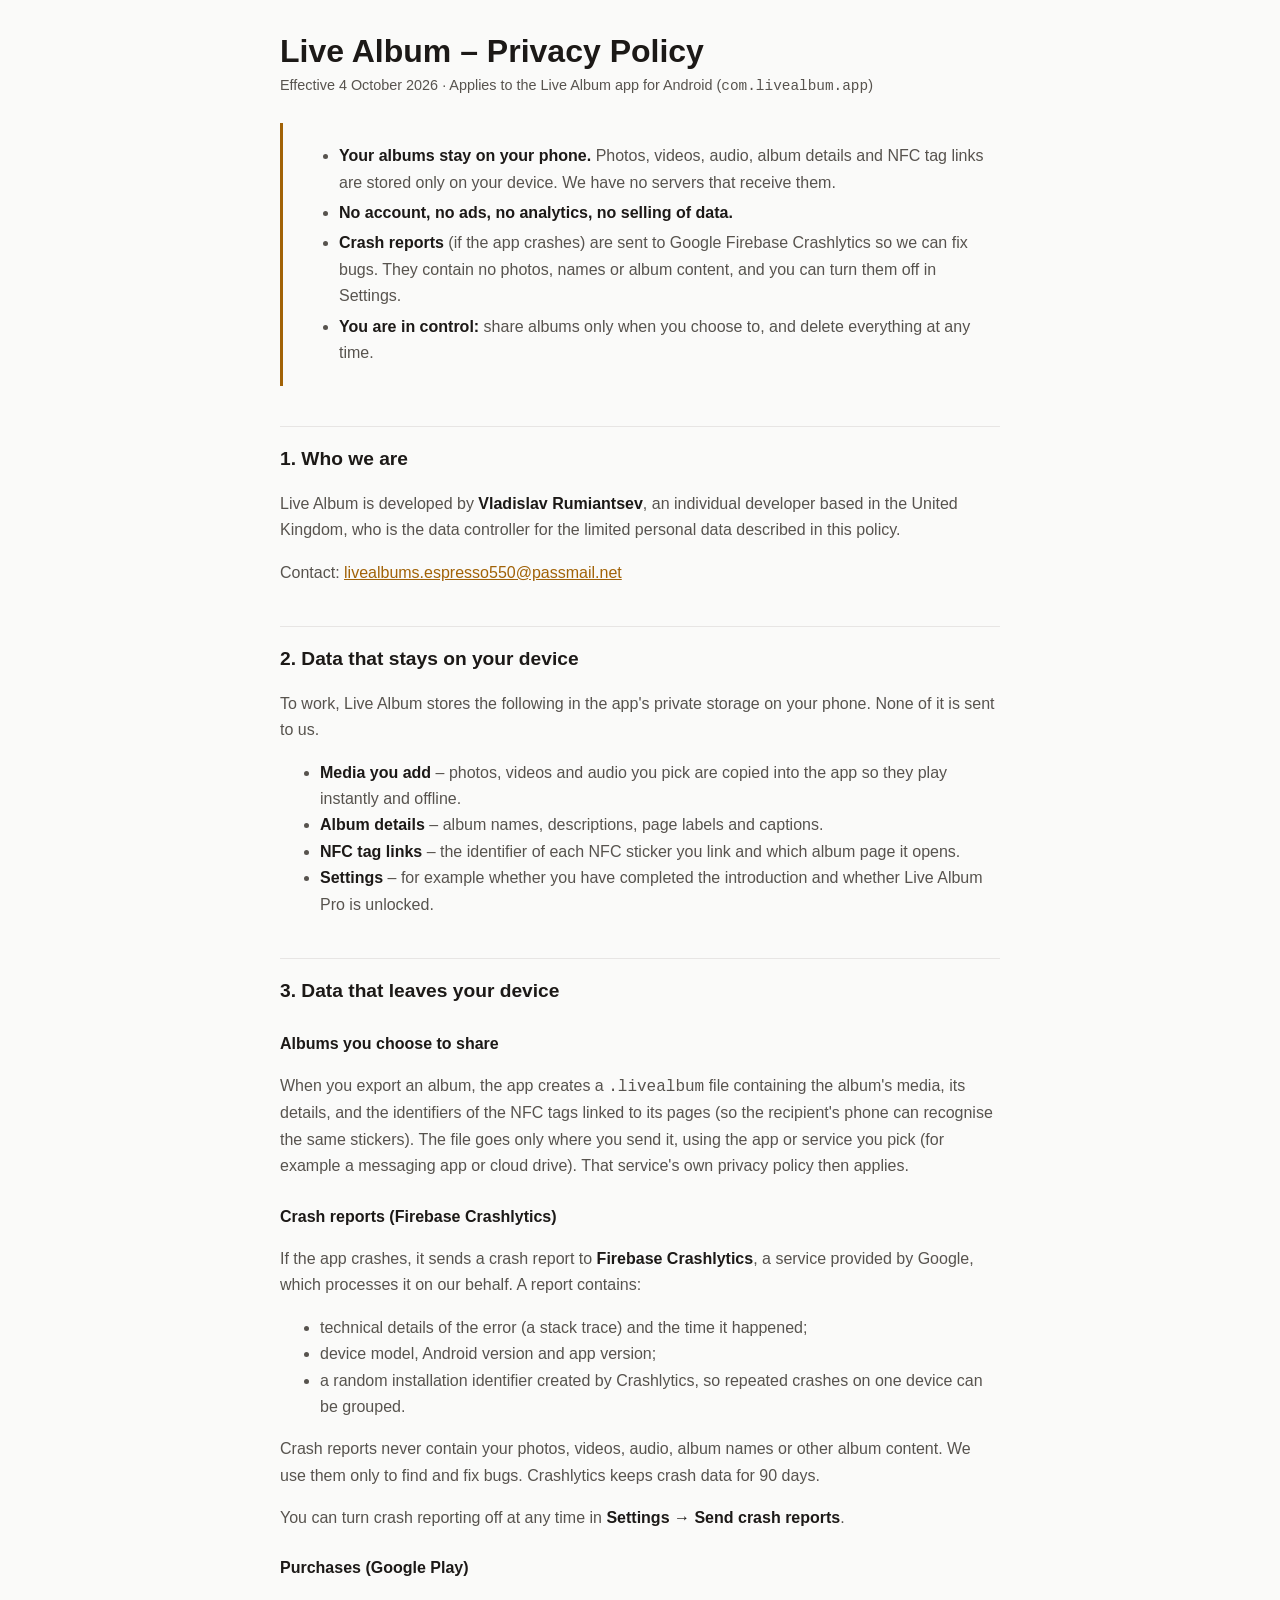
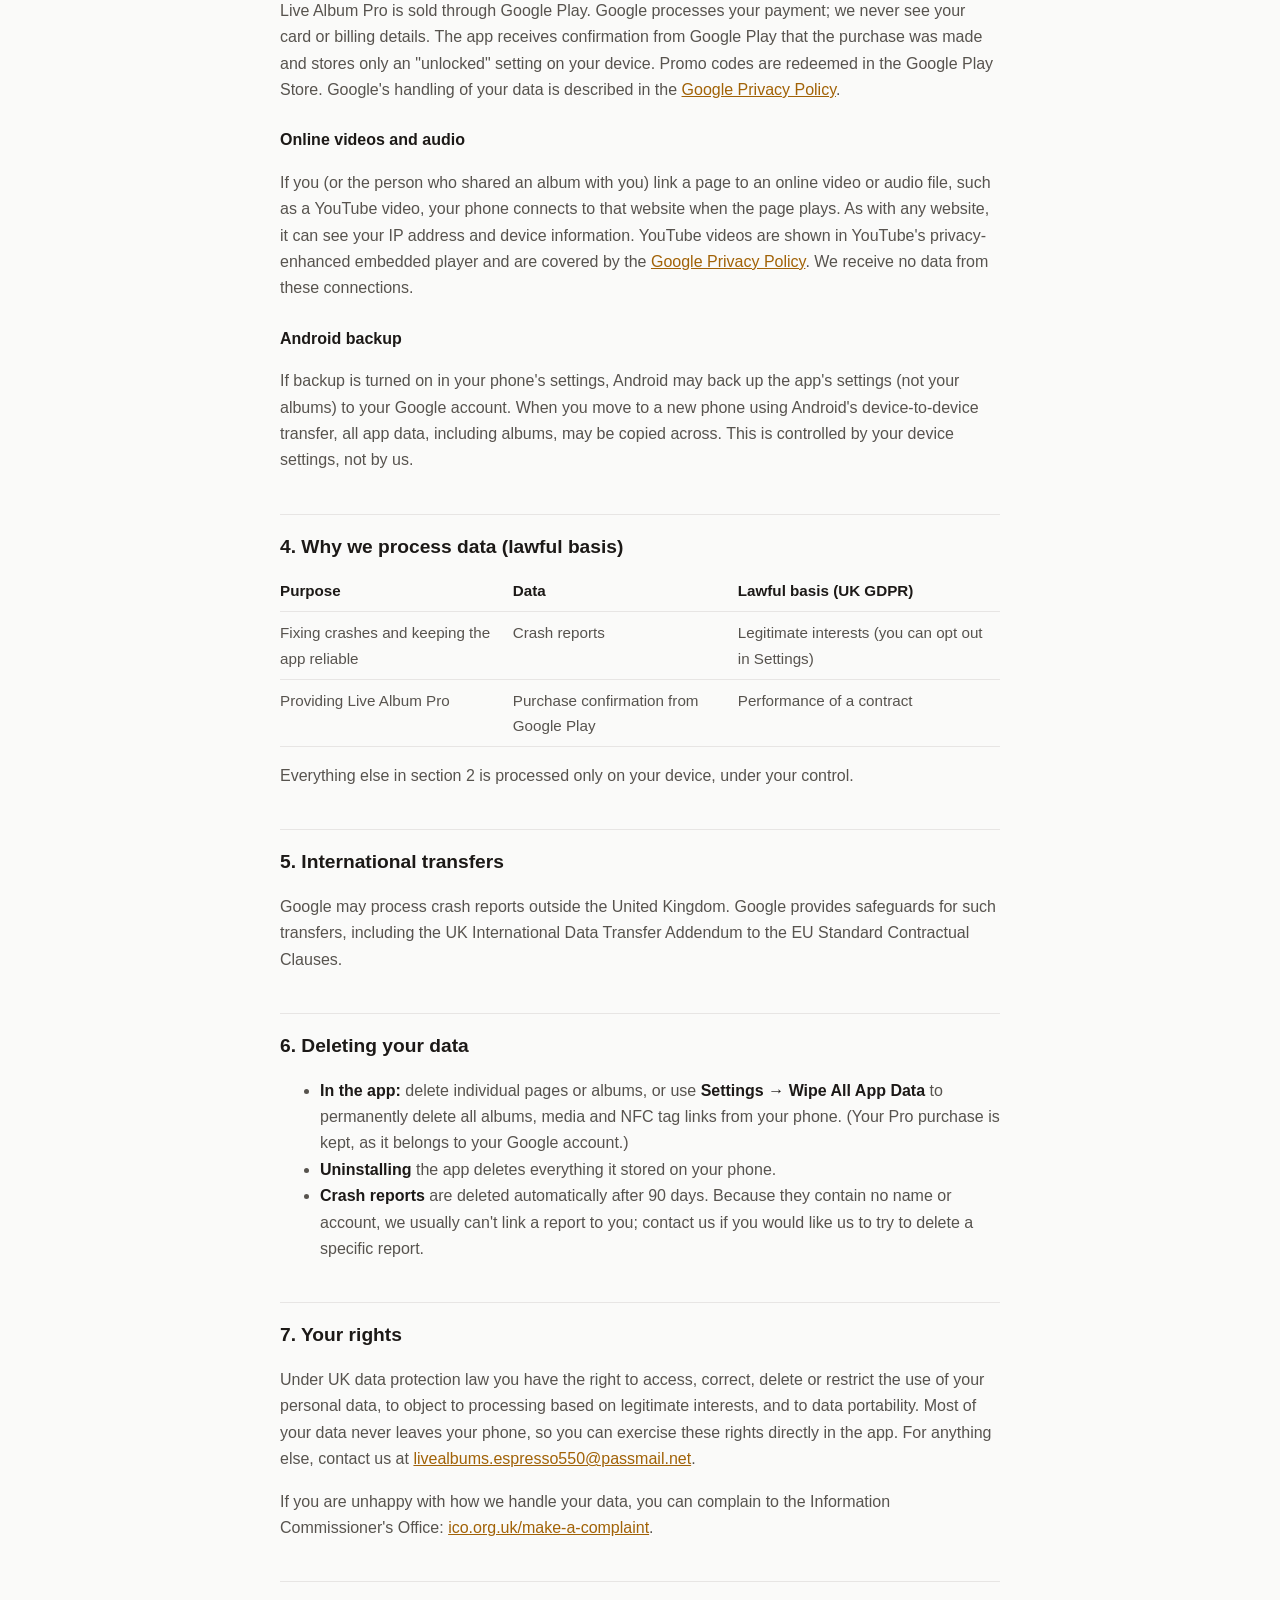
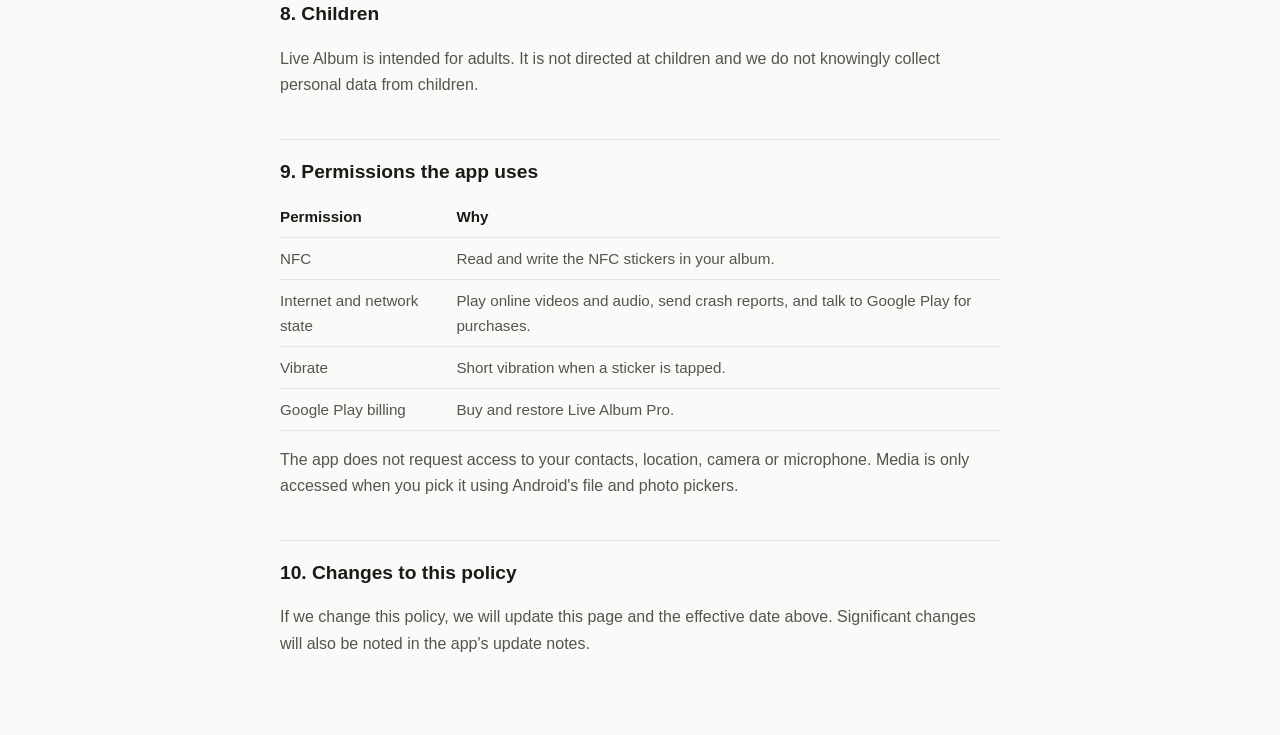
==== index.html @ e0aea671 "Add Live Album privacy policy Co-Authored-By: Claude Opus 5.5 <noreply@anthropic.com> Claude-Session" ====
<!DOCTYPE html>
<html lang="en-GB">
<head>
<meta charset="UTF-8">
<meta name="viewport" content="width=device-width, initial-scale=1.0">
<title>Live Album – Privacy Policy</title>
<meta name="description" content="Privacy policy for the Live Album Android app.">
<style>
  :root {
    --bg: #fafaf9; --fg: #1c1917; --muted: #57534e; --rule: #e7e5e4; --accent: #a16207;
  }
  @media (prefers-color-scheme: dark) {
    :root { --bg: #0c0a09; --fg: #f5f5f4; --muted: #a8a29e; --rule: #292524; --accent: #d4af37; }
  }
  * { box-sizing: border-box; }
  body {
    margin: 0; background: var(--bg); color: var(--fg);
    font: 16px/1.65 -apple-system, BlinkMacSystemFont, "Segoe UI", Roboto, Helvetica, Arial, sans-serif;
    padding: 32px 16px 64px;
  }
  main { max-width: 720px; margin: 0 auto; }
  h1 { font-size: 2rem; line-height: 1.2; margin: 0 0 4px; }
  h2 { font-size: 1.2rem; margin: 40px 0 8px; padding-top: 16px; border-top: 1px solid var(--rule); }
  h3 { font-size: 1rem; margin: 24px 0 4px; }
  p, li { color: var(--muted); }
  strong { color: var(--fg); }
  a { color: var(--accent); }
  .meta { color: var(--muted); font-size: .9rem; margin: 0 0 24px; }
  .summary { border-left: 3px solid var(--accent); padding: 4px 0 4px 16px; margin: 24px 0; }
  .summary li { margin: 4px 0; }
  .table-wrap { overflow-x: auto; }
  table { border-collapse: collapse; width: 100%; font-size: .95rem; }
  th, td { text-align: left; vertical-align: top; padding: 8px 12px 8px 0; border-bottom: 1px solid var(--rule); }
  th { color: var(--fg); }
  td { color: var(--muted); }
</style>
</head>
<body>
<main>

<h1>Live Album – Privacy Policy</h1>
<p class="meta">Effective 4 October 2026 · Applies to the Live Album app for Android (<code>com.livealbum.app</code>)</p>

<div class="summary">
  <ul>
    <li><strong>Your albums stay on your phone.</strong> Photos, videos, audio, album details and NFC tag links are stored only on your device. We have no servers that receive them.</li>
    <li><strong>No account, no ads, no analytics, no selling of data.</strong></li>
    <li><strong>Crash reports</strong> (if the app crashes) are sent to Google Firebase Crashlytics so we can fix bugs. They contain no photos, names or album content, and you can turn them off in Settings.</li>
    <li><strong>You are in control:</strong> share albums only when you choose to, and delete everything at any time.</li>
  </ul>
</div>

<h2>1. Who we are</h2>
<p>Live Album is developed by <strong>Vladislav Rumiantsev</strong>, an individual developer based in the United Kingdom, who is the data controller for the limited personal data described in this policy.</p>
<p>Contact: <a href="mailto:livealbums.espresso550@passmail.net">livealbums.espresso550@passmail.net</a></p>

<h2>2. Data that stays on your device</h2>
<p>To work, Live Album stores the following in the app's private storage on your phone. None of it is sent to us.</p>
<ul>
  <li><strong>Media you add</strong> – photos, videos and audio you pick are copied into the app so they play instantly and offline.</li>
  <li><strong>Album details</strong> – album names, descriptions, page labels and captions.</li>
  <li><strong>NFC tag links</strong> – the identifier of each NFC sticker you link and which album page it opens.</li>
  <li><strong>Settings</strong> – for example whether you have completed the introduction and whether Live Album Pro is unlocked.</li>
</ul>

<h2>3. Data that leaves your device</h2>

<h3>Albums you choose to share</h3>
<p>When you export an album, the app creates a <code>.livealbum</code> file containing the album's media, its details, and the identifiers of the NFC tags linked to its pages (so the recipient's phone can recognise the same stickers). The file goes only where you send it, using the app or service you pick (for example a messaging app or cloud drive). That service's own privacy policy then applies.</p>

<h3>Crash reports (Firebase Crashlytics)</h3>
<p>If the app crashes, it sends a crash report to <strong>Firebase Crashlytics</strong>, a service provided by Google, which processes it on our behalf. A report contains:</p>
<ul>
  <li>technical details of the error (a stack trace) and the time it happened;</li>
  <li>device model, Android version and app version;</li>
  <li>a random installation identifier created by Crashlytics, so repeated crashes on one device can be grouped.</li>
</ul>
<p>Crash reports never contain your photos, videos, audio, album names or other album content. We use them only to find and fix bugs. Crashlytics keeps crash data for 90 days.</p>
<p>You can turn crash reporting off at any time in <strong>Settings → Send crash reports</strong>.</p>

<h3>Purchases (Google Play)</h3>
<p>Live Album Pro is sold through Google Play. Google processes your payment; we never see your card or billing details. The app receives confirmation from Google Play that the purchase was made and stores only an "unlocked" setting on your device. Promo codes are redeemed in the Google Play Store. Google's handling of your data is described in the <a href="https://policies.google.com/privacy">Google Privacy Policy</a>.</p>

<h3>Online videos and audio</h3>
<p>If you (or the person who shared an album with you) link a page to an online video or audio file, such as a YouTube video, your phone connects to that website when the page plays. As with any website, it can see your IP address and device information. YouTube videos are shown in YouTube's privacy-enhanced embedded player and are covered by the <a href="https://policies.google.com/privacy">Google Privacy Policy</a>. We receive no data from these connections.</p>

<h3>Android backup</h3>
<p>If backup is turned on in your phone's settings, Android may back up the app's settings (not your albums) to your Google account. When you move to a new phone using Android's device-to-device transfer, all app data, including albums, may be copied across. This is controlled by your device settings, not by us.</p>

<h2>4. Why we process data (lawful basis)</h2>
<div class="table-wrap">
<table>
  <tr><th>Purpose</th><th>Data</th><th>Lawful basis (UK GDPR)</th></tr>
  <tr><td>Fixing crashes and keeping the app reliable</td><td>Crash reports</td><td>Legitimate interests (you can opt out in Settings)</td></tr>
  <tr><td>Providing Live Album Pro</td><td>Purchase confirmation from Google Play</td><td>Performance of a contract</td></tr>
</table>
</div>
<p>Everything else in section 2 is processed only on your device, under your control.</p>

<h2>5. International transfers</h2>
<p>Google may process crash reports outside the United Kingdom. Google provides safeguards for such transfers, including the UK International Data Transfer Addendum to the EU Standard Contractual Clauses.</p>

<h2>6. Deleting your data</h2>
<ul>
  <li><strong>In the app:</strong> delete individual pages or albums, or use <strong>Settings → Wipe All App Data</strong> to permanently delete all albums, media and NFC tag links from your phone. (Your Pro purchase is kept, as it belongs to your Google account.)</li>
  <li><strong>Uninstalling</strong> the app deletes everything it stored on your phone.</li>
  <li><strong>Crash reports</strong> are deleted automatically after 90 days. Because they contain no name or account, we usually can't link a report to you; contact us if you would like us to try to delete a specific report.</li>
</ul>

<h2>7. Your rights</h2>
<p>Under UK data protection law you have the right to access, correct, delete or restrict the use of your personal data, to object to processing based on legitimate interests, and to data portability. Most of your data never leaves your phone, so you can exercise these rights directly in the app. For anything else, contact us at <a href="mailto:livealbums.espresso550@passmail.net">livealbums.espresso550@passmail.net</a>.</p>
<p>If you are unhappy with how we handle your data, you can complain to the Information Commissioner's Office: <a href="https://ico.org.uk/make-a-complaint/">ico.org.uk/make-a-complaint</a>.</p>

<h2>8. Children</h2>
<p>Live Album is intended for adults. It is not directed at children and we do not knowingly collect personal data from children.</p>

<h2>9. Permissions the app uses</h2>
<div class="table-wrap">
<table>
  <tr><th>Permission</th><th>Why</th></tr>
  <tr><td>NFC</td><td>Read and write the NFC stickers in your album.</td></tr>
  <tr><td>Internet and network state</td><td>Play online videos and audio, send crash reports, and talk to Google Play for purchases.</td></tr>
  <tr><td>Vibrate</td><td>Short vibration when a sticker is tapped.</td></tr>
  <tr><td>Google Play billing</td><td>Buy and restore Live Album Pro.</td></tr>
</table>
</div>
<p>The app does not request access to your contacts, location, camera or microphone. Media is only accessed when you pick it using Android's file and photo pickers.</p>

<h2>10. Changes to this policy</h2>
<p>If we change this policy, we will update this page and the effective date above. Significant changes will also be noted in the app's update notes.</p>

</main>
</body>
</html>
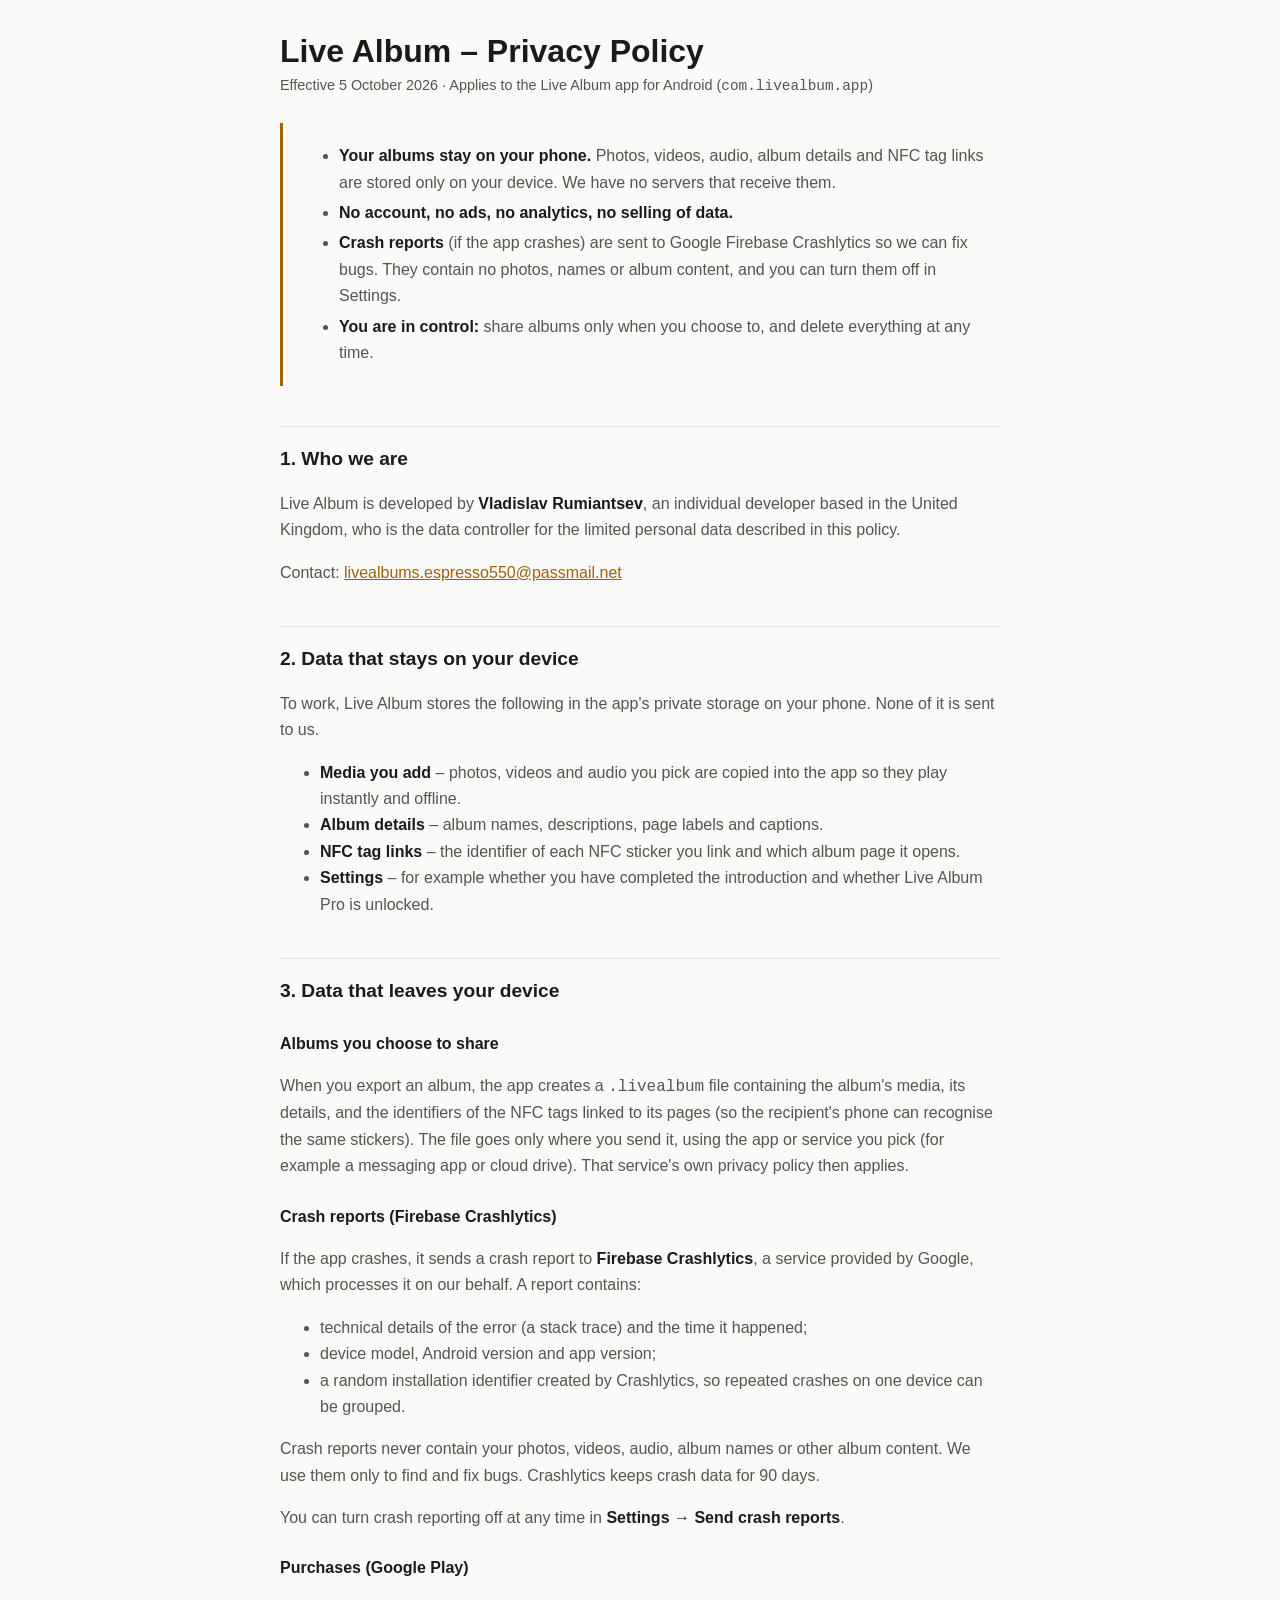
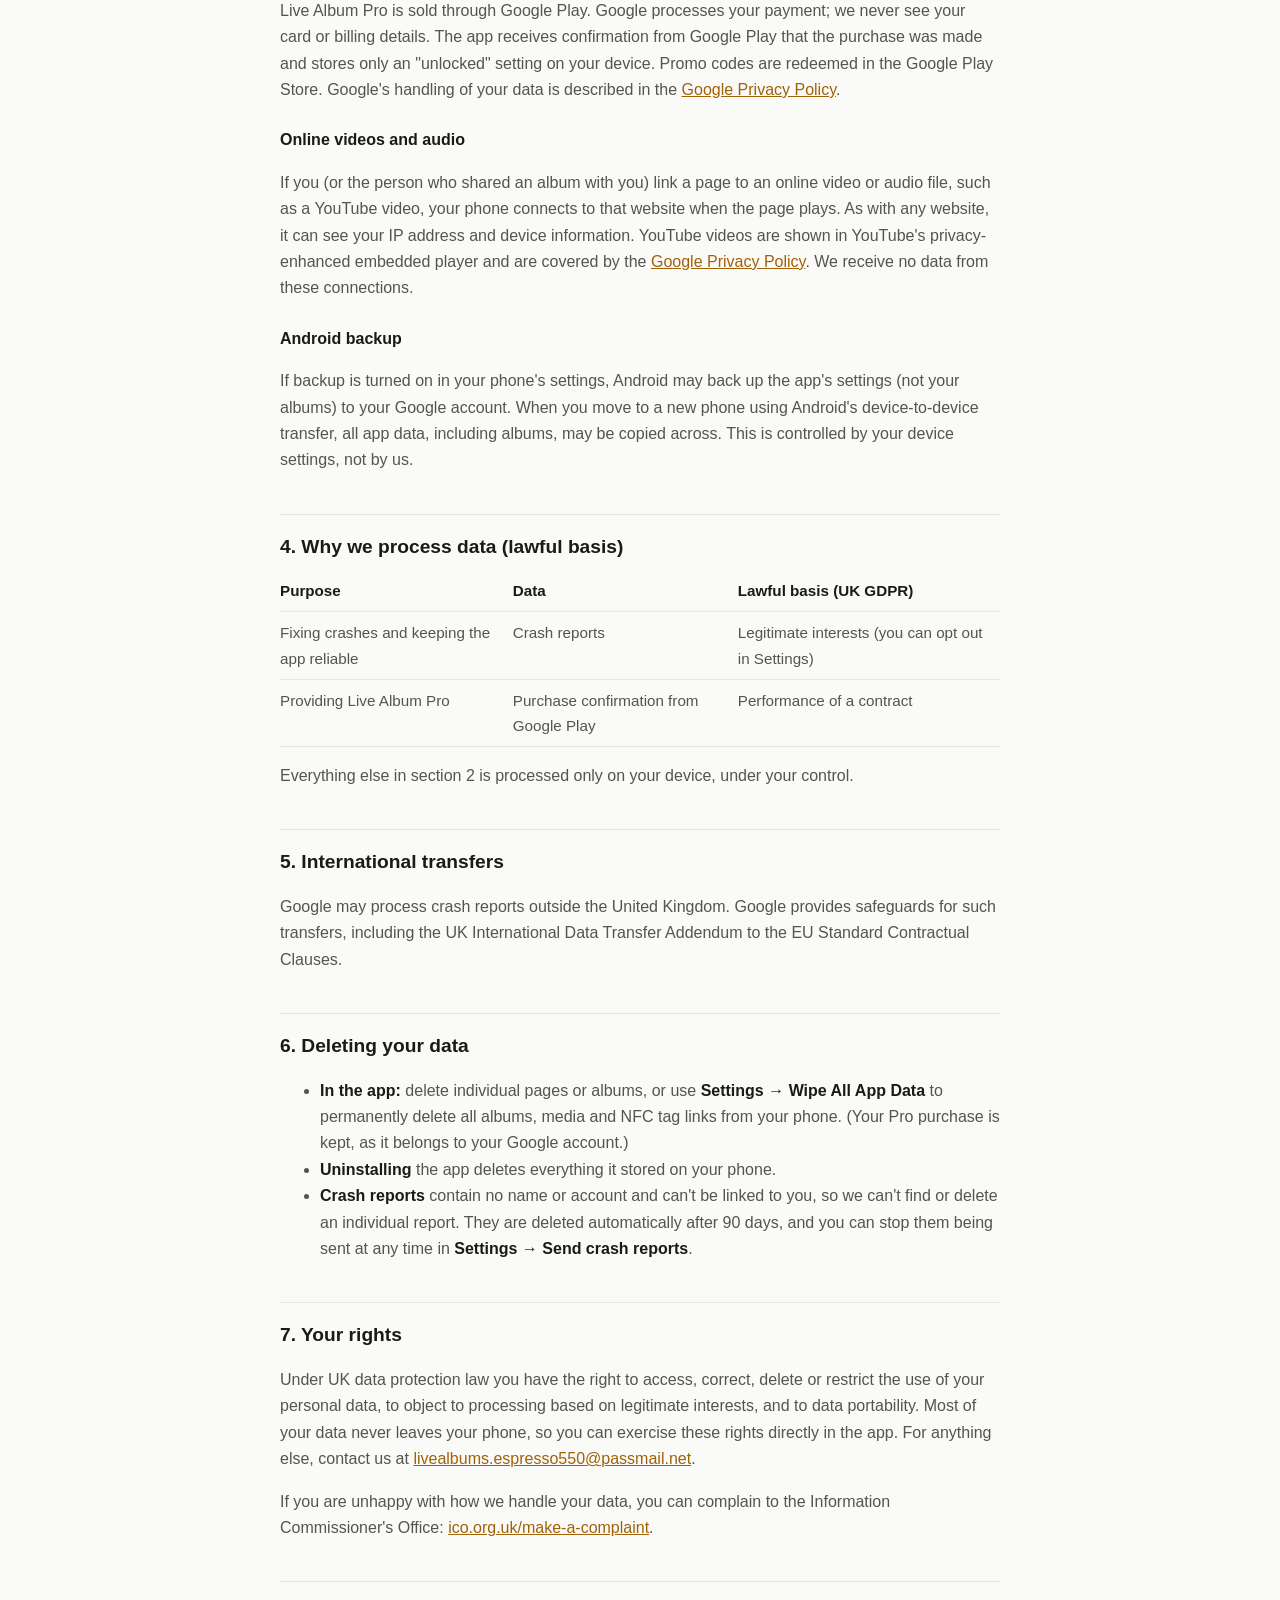
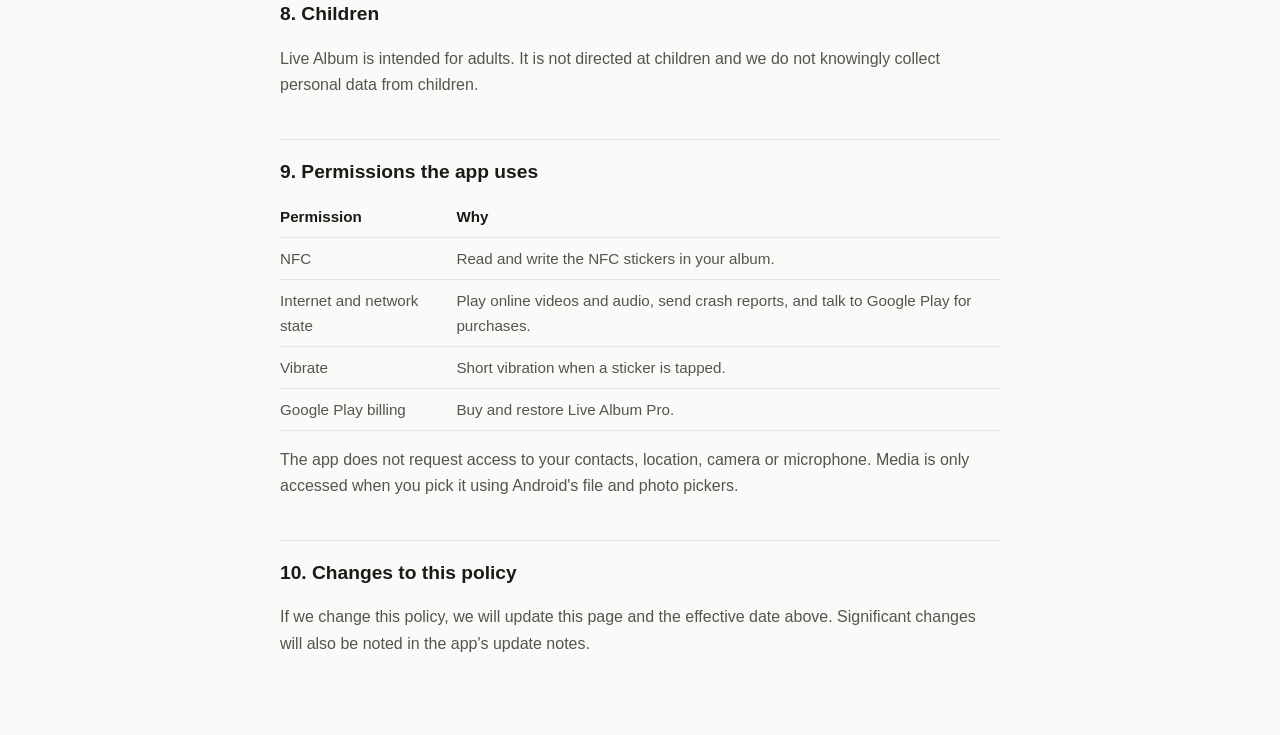
==== commit 841d3fc7: "Clarify crash report deletion Co-Authored-By: Claude Opus 5.5 <noreply@anthropic.com> Claude-Session" ====
--- a/index.html
+++ b/index.html
@@ -39,7 +39,7 @@
 <main>
 
 <h1>Live Album – Privacy Policy</h1>
-<p class="meta">Effective 4 October 2026 · Applies to the Live Album app for Android (<code>com.livealbum.app</code>)</p>
+<p class="meta">Effective 5 October 2026 · Applies to the Live Album app for Android (<code>com.livealbum.app</code>)</p>
 
 <div class="summary">
   <ul>
@@ -104,7 +104,7 @@
 <ul>
   <li><strong>In the app:</strong> delete individual pages or albums, or use <strong>Settings → Wipe All App Data</strong> to permanently delete all albums, media and NFC tag links from your phone. (Your Pro purchase is kept, as it belongs to your Google account.)</li>
   <li><strong>Uninstalling</strong> the app deletes everything it stored on your phone.</li>
-  <li><strong>Crash reports</strong> are deleted automatically after 90 days. Because they contain no name or account, we usually can't link a report to you; contact us if you would like us to try to delete a specific report.</li>
+  <li><strong>Crash reports</strong> contain no name or account and can't be linked to you, so we can't find or delete an individual report. They are deleted automatically after 90 days, and you can stop them being sent at any time in <strong>Settings → Send crash reports</strong>.</li>
 </ul>
 
 <h2>7. Your rights</h2>
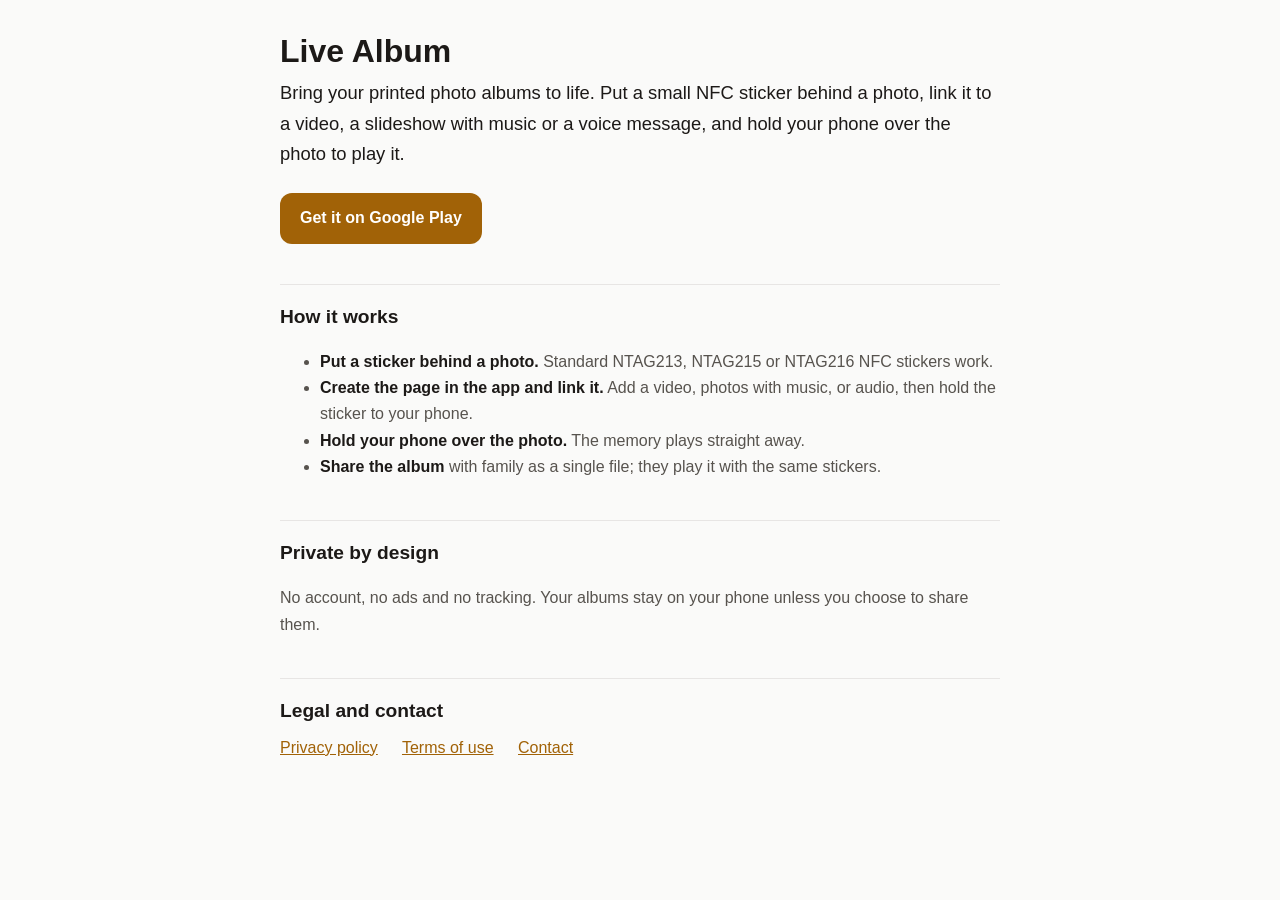
==== commit 7ce30368: "Update policy and terms hosting" ====
--- a/index.html
+++ b/index.html
@@ -3,8 +3,8 @@
 <head>
 <meta charset="UTF-8">
 <meta name="viewport" content="width=device-width, initial-scale=1.0">
-<title>Live Album – Privacy Policy</title>
-<meta name="description" content="Privacy policy for the Live Album Android app.">
+<title>Live Album</title>
+<meta name="description" content="Live Album: bring printed photo albums to life with NFC stickers. Android app.">
 <style>
   :root {
     --bg: #fafaf9; --fg: #1c1917; --muted: #57534e; --rule: #e7e5e4; --accent: #a16207;
@@ -33,101 +33,36 @@
   th, td { text-align: left; vertical-align: top; padding: 8px 12px 8px 0; border-bottom: 1px solid var(--rule); }
   th { color: var(--fg); }
   td { color: var(--muted); }
+  .lead { font-size: 1.15rem; color: var(--fg); margin: 8px 0 24px; }
+  .play { display: inline-block; background: var(--accent); color: #fff; text-decoration: none; padding: 12px 20px; border-radius: 12px; font-weight: 600; }
+  nav a { margin-right: 20px; }
 </style>
 </head>
 <body>
 <main>
 
-<h1>Live Album – Privacy Policy</h1>
-<p class="meta">Effective 5 October 2026 · Applies to the Live Album app for Android (<code>com.livealbum.app</code>)</p>
+<h1>Live Album</h1>
+<p class="lead">Bring your printed photo albums to life. Put a small NFC sticker behind a photo, link it to a video, a slideshow with music or a voice message, and hold your phone over the photo to play it.</p>
 
-<div class="summary">
-  <ul>
-    <li><strong>Your albums stay on your phone.</strong> Photos, videos, audio, album details and NFC tag links are stored only on your device. We have no servers that receive them.</li>
-    <li><strong>No account, no ads, no analytics, no selling of data.</strong></li>
-    <li><strong>Crash reports</strong> (if the app crashes) are sent to Google Firebase Crashlytics so we can fix bugs. They contain no photos, names or album content, and you can turn them off in Settings.</li>
-    <li><strong>You are in control:</strong> share albums only when you choose to, and delete everything at any time.</li>
-  </ul>
-</div>
+<p><a class="play" href="https://play.google.com/store/apps/details?id=com.livealbum.app">Get it on Google Play</a></p>
 
-<h2>1. Who we are</h2>
-<p>Live Album is developed by <strong>Vladislav Rumiantsev</strong>, an individual developer based in the United Kingdom, who is the data controller for the limited personal data described in this policy.</p>
-<p>Contact: <a href="mailto:livealbums.espresso550@passmail.net">livealbums.espresso550@passmail.net</a></p>
-
-<h2>2. Data that stays on your device</h2>
-<p>To work, Live Album stores the following in the app's private storage on your phone. None of it is sent to us.</p>
+<h2>How it works</h2>
 <ul>
-  <li><strong>Media you add</strong> – photos, videos and audio you pick are copied into the app so they play instantly and offline.</li>
-  <li><strong>Album details</strong> – album names, descriptions, page labels and captions.</li>
-  <li><strong>NFC tag links</strong> – the identifier of each NFC sticker you link and which album page it opens.</li>
-  <li><strong>Settings</strong> – for example whether you have completed the introduction and whether Live Album Pro is unlocked.</li>
+  <li><strong>Put a sticker behind a photo.</strong> Standard NTAG213, NTAG215 or NTAG216 NFC stickers work.</li>
+  <li><strong>Create the page in the app and link it.</strong> Add a video, photos with music, or audio, then hold the sticker to your phone.</li>
+  <li><strong>Hold your phone over the photo.</strong> The memory plays straight away.</li>
+  <li><strong>Share the album</strong> with family as a single file; they play it with the same stickers.</li>
 </ul>
 
-<h2>3. Data that leaves your device</h2>
+<h2>Private by design</h2>
+<p>No account, no ads and no tracking. Your albums stay on your phone unless you choose to share them.</p>
 
-<h3>Albums you choose to share</h3>
-<p>When you export an album, the app creates a <code>.livealbum</code> file containing the album's media, its details, and the identifiers of the NFC tags linked to its pages (so the recipient's phone can recognise the same stickers). The file goes only where you send it, using the app or service you pick (for example a messaging app or cloud drive). That service's own privacy policy then applies.</p>
-
-<h3>Crash reports (Firebase Crashlytics)</h3>
-<p>If the app crashes, it sends a crash report to <strong>Firebase Crashlytics</strong>, a service provided by Google, which processes it on our behalf. A report contains:</p>
-<ul>
-  <li>technical details of the error (a stack trace) and the time it happened;</li>
-  <li>device model, Android version and app version;</li>
-  <li>a random installation identifier created by Crashlytics, so repeated crashes on one device can be grouped.</li>
-</ul>
-<p>Crash reports never contain your photos, videos, audio, album names or other album content. We use them only to find and fix bugs. Crashlytics keeps crash data for 90 days.</p>
-<p>You can turn crash reporting off at any time in <strong>Settings → Send crash reports</strong>.</p>
-
-<h3>Purchases (Google Play)</h3>
-<p>Live Album Pro is sold through Google Play. Google processes your payment; we never see your card or billing details. The app receives confirmation from Google Play that the purchase was made and stores only an "unlocked" setting on your device. Promo codes are redeemed in the Google Play Store. Google's handling of your data is described in the <a href="https://policies.google.com/privacy">Google Privacy Policy</a>.</p>
-
-<h3>Online videos and audio</h3>
-<p>If you (or the person who shared an album with you) link a page to an online video or audio file, such as a YouTube video, your phone connects to that website when the page plays. As with any website, it can see your IP address and device information. YouTube videos are shown in YouTube's privacy-enhanced embedded player and are covered by the <a href="https://policies.google.com/privacy">Google Privacy Policy</a>. We receive no data from these connections.</p>
-
-<h3>Android backup</h3>
-<p>If backup is turned on in your phone's settings, Android may back up the app's settings (not your albums) to your Google account. When you move to a new phone using Android's device-to-device transfer, all app data, including albums, may be copied across. This is controlled by your device settings, not by us.</p>
-
-<h2>4. Why we process data (lawful basis)</h2>
-<div class="table-wrap">
-<table>
-  <tr><th>Purpose</th><th>Data</th><th>Lawful basis (UK GDPR)</th></tr>
-  <tr><td>Fixing crashes and keeping the app reliable</td><td>Crash reports</td><td>Legitimate interests (you can opt out in Settings)</td></tr>
-  <tr><td>Providing Live Album Pro</td><td>Purchase confirmation from Google Play</td><td>Performance of a contract</td></tr>
-</table>
-</div>
-<p>Everything else in section 2 is processed only on your device, under your control.</p>
-
-<h2>5. International transfers</h2>
-<p>Google may process crash reports outside the United Kingdom. Google provides safeguards for such transfers, including the UK International Data Transfer Addendum to the EU Standard Contractual Clauses.</p>
-
-<h2>6. Deleting your data</h2>
-<ul>
-  <li><strong>In the app:</strong> delete individual pages or albums, or use <strong>Settings → Wipe All App Data</strong> to permanently delete all albums, media and NFC tag links from your phone. (Your Pro purchase is kept, as it belongs to your Google account.)</li>
-  <li><strong>Uninstalling</strong> the app deletes everything it stored on your phone.</li>
-  <li><strong>Crash reports</strong> contain no name or account and can't be linked to you, so we can't find or delete an individual report. They are deleted automatically after 90 days, and you can stop them being sent at any time in <strong>Settings → Send crash reports</strong>.</li>
-</ul>
-
-<h2>7. Your rights</h2>
-<p>Under UK data protection law you have the right to access, correct, delete or restrict the use of your personal data, to object to processing based on legitimate interests, and to data portability. Most of your data never leaves your phone, so you can exercise these rights directly in the app. For anything else, contact us at <a href="mailto:livealbums.espresso550@passmail.net">livealbums.espresso550@passmail.net</a>.</p>
-<p>If you are unhappy with how we handle your data, you can complain to the Information Commissioner's Office: <a href="https://ico.org.uk/make-a-complaint/">ico.org.uk/make-a-complaint</a>.</p>
-
-<h2>8. Children</h2>
-<p>Live Album is intended for adults. It is not directed at children and we do not knowingly collect personal data from children.</p>
-
-<h2>9. Permissions the app uses</h2>
-<div class="table-wrap">
-<table>
-  <tr><th>Permission</th><th>Why</th></tr>
-  <tr><td>NFC</td><td>Read and write the NFC stickers in your album.</td></tr>
-  <tr><td>Internet and network state</td><td>Play online videos and audio, send crash reports, and talk to Google Play for purchases.</td></tr>
-  <tr><td>Vibrate</td><td>Short vibration when a sticker is tapped.</td></tr>
-  <tr><td>Google Play billing</td><td>Buy and restore Live Album Pro.</td></tr>
-</table>
-</div>
-<p>The app does not request access to your contacts, location, camera or microphone. Media is only accessed when you pick it using Android's file and photo pickers.</p>
-
-<h2>10. Changes to this policy</h2>
-<p>If we change this policy, we will update this page and the effective date above. Significant changes will also be noted in the app's update notes.</p>
+<h2>Legal and contact</h2>
+<nav>
+  <a href="privacy-policy.html">Privacy policy</a>
+  <a href="terms.html">Terms of use</a>
+  <a href="mailto:livealbums.espresso550@passmail.net">Contact</a>
+</nav>
 
 </main>
 </body>
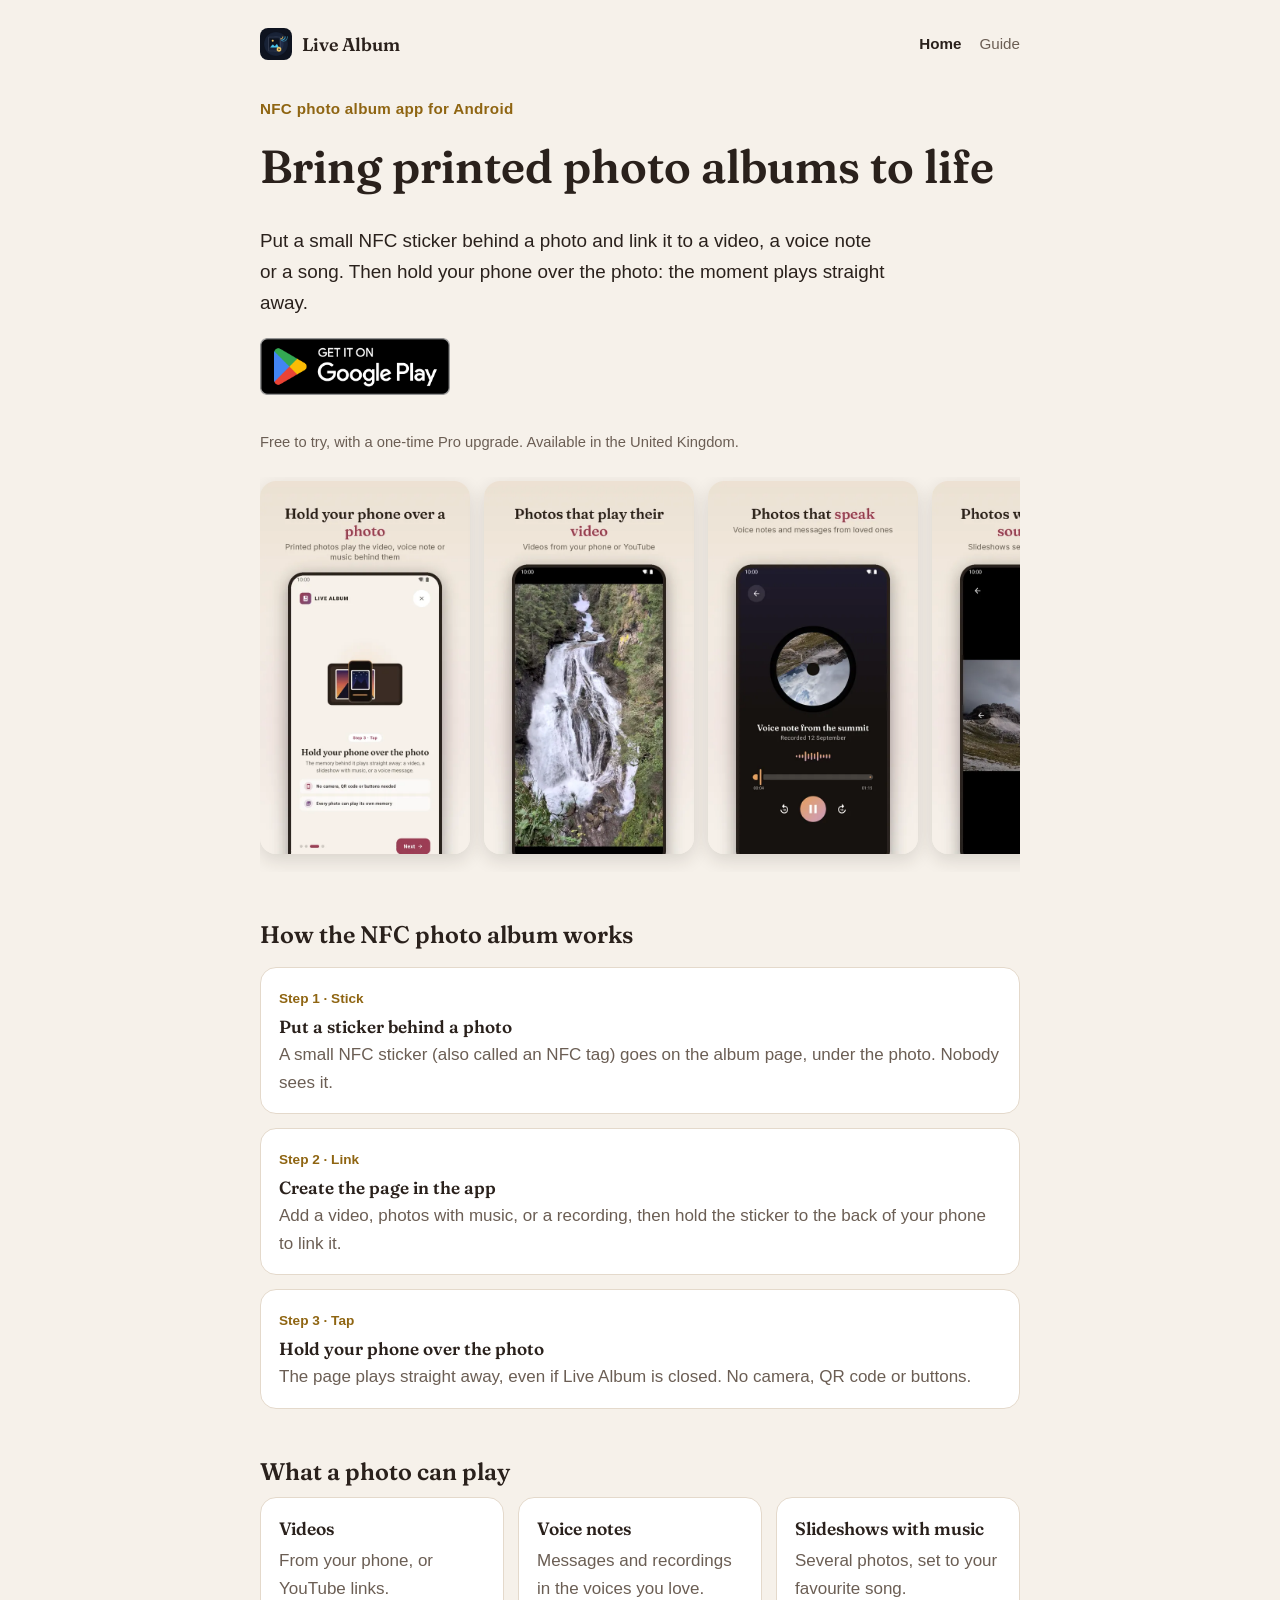
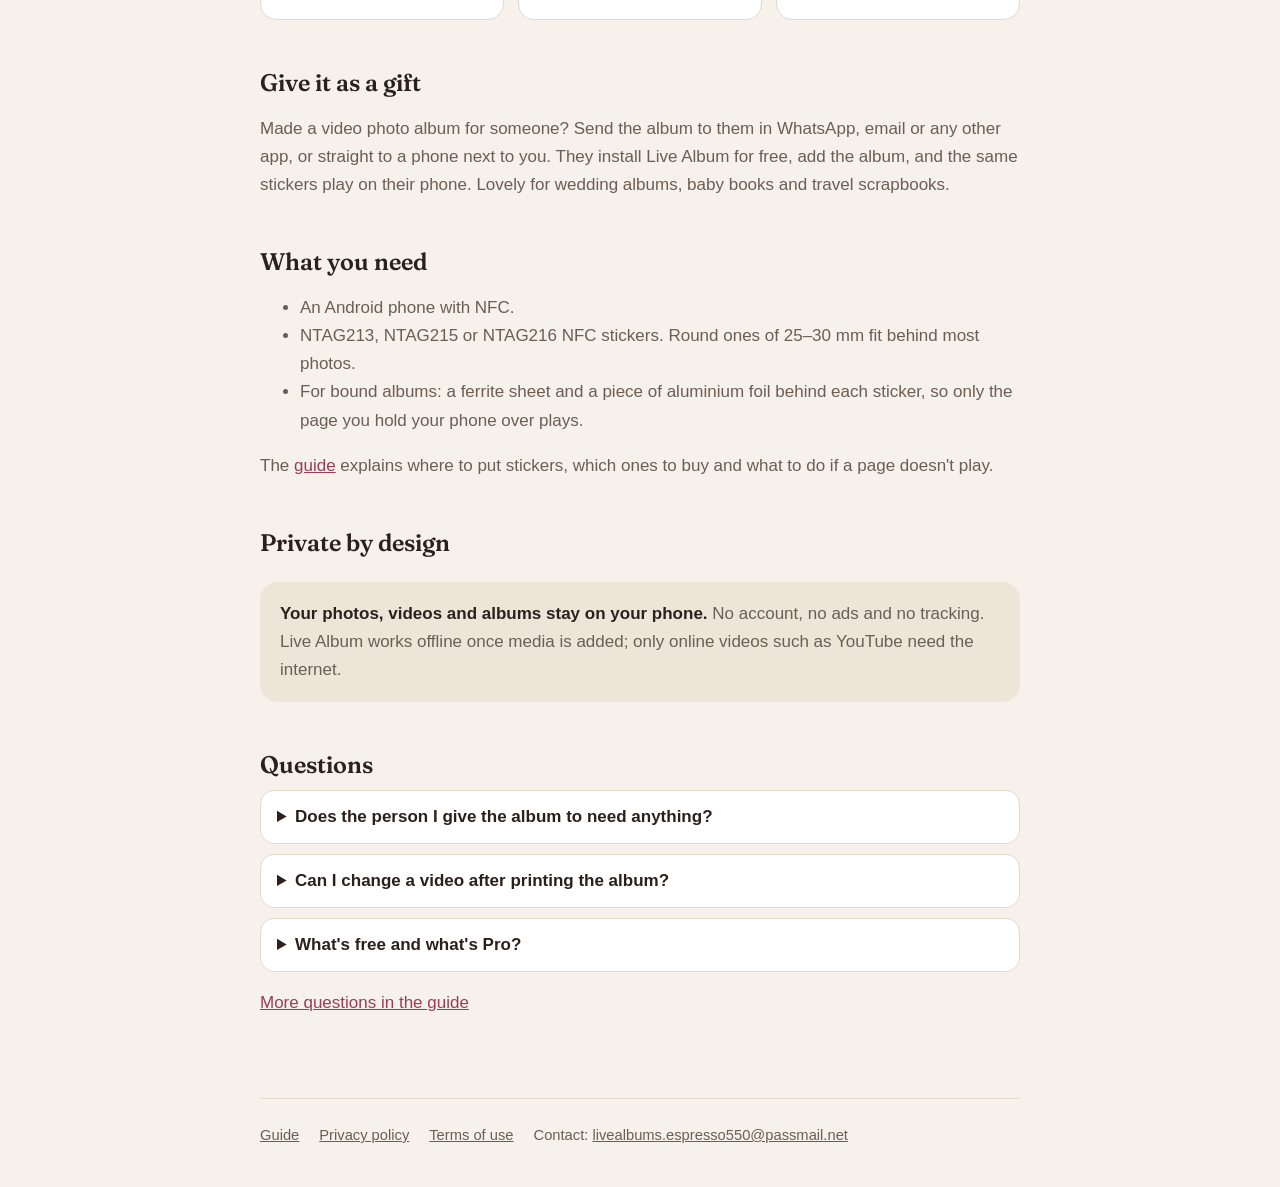
==== commit de8446ec: "New site: Linen look, guide page, search basics (sitemap, robots, structured data) Co-Authored-By: C" ====
--- a/index.html
+++ b/index.html
@@ -3,67 +3,111 @@
 <head>
 <meta charset="UTF-8">
 <meta name="viewport" content="width=device-width, initial-scale=1.0">
-<title>Live Album</title>
-<meta name="description" content="Live Album: bring printed photo albums to life with NFC stickers. Android app.">
-<style>
-  :root {
-    --bg: #fafaf9; --fg: #1c1917; --muted: #57534e; --rule: #e7e5e4; --accent: #a16207;
-  }
-  @media (prefers-color-scheme: dark) {
-    :root { --bg: #0c0a09; --fg: #f5f5f4; --muted: #a8a29e; --rule: #292524; --accent: #d4af37; }
-  }
-  * { box-sizing: border-box; }
-  body {
-    margin: 0; background: var(--bg); color: var(--fg);
-    font: 16px/1.65 -apple-system, BlinkMacSystemFont, "Segoe UI", Roboto, Helvetica, Arial, sans-serif;
-    padding: 32px 16px 64px;
-  }
-  main { max-width: 720px; margin: 0 auto; }
-  h1 { font-size: 2rem; line-height: 1.2; margin: 0 0 4px; }
-  h2 { font-size: 1.2rem; margin: 40px 0 8px; padding-top: 16px; border-top: 1px solid var(--rule); }
-  h3 { font-size: 1rem; margin: 24px 0 4px; }
-  p, li { color: var(--muted); }
-  strong { color: var(--fg); }
-  a { color: var(--accent); }
-  .meta { color: var(--muted); font-size: .9rem; margin: 0 0 24px; }
-  .summary { border-left: 3px solid var(--accent); padding: 4px 0 4px 16px; margin: 24px 0; }
-  .summary li { margin: 4px 0; }
-  .table-wrap { overflow-x: auto; }
-  table { border-collapse: collapse; width: 100%; font-size: .95rem; }
-  th, td { text-align: left; vertical-align: top; padding: 8px 12px 8px 0; border-bottom: 1px solid var(--rule); }
-  th { color: var(--fg); }
-  td { color: var(--muted); }
-  .lead { font-size: 1.15rem; color: var(--fg); margin: 8px 0 24px; }
-  .play { display: inline-block; background: var(--accent); color: #fff; text-decoration: none; padding: 12px 20px; border-radius: 12px; font-weight: 600; }
-  nav a { margin-right: 20px; }
-</style>
+<title>Live Album – NFC photo album app for Android</title>
+<meta name="description" content="Bring printed photo albums to life: put a small NFC sticker behind a photo and hold your Android phone over it to play its video, voice note or music. No account, works offline.">
+<link rel="canonical" href="https://vladrumyan.github.io/livealbum-site/">
+<meta property="og:type" content="website">
+<meta property="og:site_name" content="Live Album">
+<meta property="og:title" content="Live Album – NFC photo album app for Android">
+<meta property="og:description" content="Hold your phone over a printed photo and it plays the video, voice note or music behind it.">
+<meta property="og:url" content="https://vladrumyan.github.io/livealbum-site/">
+<meta property="og:image" content="https://vladrumyan.github.io/livealbum-site/assets/feature.jpg">
+<meta property="og:image:width" content="1024">
+<meta property="og:image:height" content="500">
+<meta property="og:locale" content="en_GB">
+<meta name="twitter:card" content="summary_large_image">
+<link rel="icon" type="image/png" sizes="32x32" href="assets/favicon-32.png">
+<link rel="apple-touch-icon" href="assets/apple-touch-icon.png">
+<link rel="stylesheet" href="style.css">
+<script type="application/ld+json">
+{
+  "@context": "https://schema.org",
+  "@type": "MobileApplication",
+  "name": "Live Album: NFC Photo Album",
+  "operatingSystem": "Android",
+  "applicationCategory": "PhotographyApplication",
+  "description": "Bring printed photo albums to life with NFC stickers: hold your phone over a photo to play its video, slideshow with music or voice note.",
+  "url": "https://vladrumyan.github.io/livealbum-site/",
+  "downloadUrl": "https://play.google.com/store/apps/details?id=com.livealbum.app",
+  "image": "https://vladrumyan.github.io/livealbum-site/assets/feature.jpg",
+  "offers": { "@type": "Offer", "price": "0", "priceCurrency": "GBP" }
+}
+</script>
 </head>
 <body>
 <main>
 
-<h1>Live Album</h1>
-<p class="lead">Bring your printed photo albums to life. Put a small NFC sticker behind a photo, link it to a video, a slideshow with music or a voice message, and hold your phone over the photo to play it.</p>
+<header class="site-header">
+  <a class="brand" href="./"><img src="assets/icon-192.png" alt="" width="32" height="32">Live Album</a>
+  <nav aria-label="Site">
+    <a href="./" aria-current="page">Home</a>
+    <a href="guide.html">Guide</a>
+  </nav>
+</header>
 
-<p><a class="play" href="https://play.google.com/store/apps/details?id=com.livealbum.app">Get it on Google Play</a></p>
+<section class="hero">
+  <p class="eyebrow">NFC photo album app for Android</p>
+  <h1>Bring printed photo albums to life</h1>
+  <p class="lead">Put a small NFC sticker behind a photo and link it to a video, a voice note or a song. Then hold your phone over the photo: the moment plays straight away.</p>
+  <a class="badge" href="https://play.google.com/store/apps/details?id=com.livealbum.app"><img src="assets/google-play-badge.png" alt="Get it on Google Play" width="190" height="57"></a>
+  <p class="note">Free to try, with a one-time Pro upgrade. Available in the United Kingdom.</p>
+</section>
 
-<h2>How it works</h2>
+<div class="shots" aria-label="Screenshots">
+  <img src="assets/shot-01-how-it-works.webp" alt="Hold your phone over a photo to play it" width="540" height="960" loading="lazy">
+  <img src="assets/shot-02-video.webp" alt="A photo playing its video" width="540" height="960" loading="lazy">
+  <img src="assets/shot-03-audio.webp" alt="A photo playing a voice note" width="540" height="960" loading="lazy">
+  <img src="assets/shot-04-slideshow.webp" alt="A slideshow with its own soundtrack" width="540" height="960" loading="lazy">
+  <img src="assets/shot-05-album-preview.webp" alt="An album's pages, ready to play" width="540" height="960" loading="lazy">
+  <img src="assets/shot-06-editor-stickers.webp" alt="Linking NFC stickers to pages" width="540" height="960" loading="lazy">
+  <img src="assets/shot-07-share-album.webp" alt="Sharing an album as a gift" width="540" height="960" loading="lazy">
+</div>
+
+<h2>How the NFC photo album works</h2>
+<ol class="steps">
+  <li><span class="tag">Step 1 · Stick</span><strong>Put a sticker behind a photo</strong>A small NFC sticker (also called an NFC tag) goes on the album page, under the photo. Nobody sees it.</li>
+  <li><span class="tag">Step 2 · Link</span><strong>Create the page in the app</strong>Add a video, photos with music, or a recording, then hold the sticker to the back of your phone to link it.</li>
+  <li><span class="tag">Step 3 · Tap</span><strong>Hold your phone over the photo</strong>The page plays straight away, even if Live Album is closed. No camera, QR code or buttons.</li>
+</ol>
+
+<h2>What a photo can play</h2>
+<div class="grid">
+  <div class="card"><h3>Videos</h3><p>From your phone, or YouTube links.</p></div>
+  <div class="card"><h3>Voice notes</h3><p>Messages and recordings in the voices you love.</p></div>
+  <div class="card"><h3>Slideshows with music</h3><p>Several photos, set to your favourite song.</p></div>
+</div>
+
+<h2>Give it as a gift</h2>
+<p>Made a video photo album for someone? Send the album to them in WhatsApp, email or any other app, or straight to a phone next to you. They install Live Album for free, add the album, and the same stickers play on their phone. Lovely for wedding albums, baby books and travel scrapbooks.</p>
+
+<h2>What you need</h2>
 <ul>
-  <li><strong>Put a sticker behind a photo.</strong> Standard NTAG213, NTAG215 or NTAG216 NFC stickers work.</li>
-  <li><strong>Create the page in the app and link it.</strong> Add a video, photos with music, or audio, then hold the sticker to your phone.</li>
-  <li><strong>Hold your phone over the photo.</strong> The memory plays straight away.</li>
-  <li><strong>Share the album</strong> with family as a single file; they play it with the same stickers.</li>
+  <li>An Android phone with NFC.</li>
+  <li>NTAG213, NTAG215 or NTAG216 NFC stickers. Round ones of 25–30 mm fit behind most photos.</li>
+  <li>For bound albums: a ferrite sheet and a piece of aluminium foil behind each sticker, so only the page you hold your phone over plays.</li>
 </ul>
+<p>The <a href="guide.html">guide</a> explains where to put stickers, which ones to buy and what to do if a page doesn't play.</p>
 
 <h2>Private by design</h2>
-<p>No account, no ads and no tracking. Your albums stay on your phone unless you choose to share them.</p>
+<div class="band">
+  <p><strong>Your photos, videos and albums stay on your phone.</strong> No account, no ads and no tracking. Live Album works offline once media is added; only online videos such as YouTube need the internet.</p>
+</div>
 
-<h2>Legal and contact</h2>
-<nav>
+<h2>Questions</h2>
+<details><summary>Does the person I give the album to need anything?</summary>
+<p>An Android phone with NFC and the free Live Album app. They don't need Pro.</p></details>
+<details><summary>Can I change a video after printing the album?</summary>
+<p>Yes. The sticker stays the same; change what the page plays in the app.</p></details>
+<details><summary>What's free and what's Pro?</summary>
+<p>Free gives you one album with up to 5 pages and every page type. Pro is a one-time purchase, no subscription, that unlocks unlimited albums and pages. Playing albums you've been given is always free.</p></details>
+<p><a href="guide.html#questions">More questions in the guide</a></p>
+
+</main>
+<footer>
+  <a href="guide.html">Guide</a>
   <a href="privacy-policy.html">Privacy policy</a>
   <a href="terms.html">Terms of use</a>
-  <a href="mailto:livealbums.espresso550@passmail.net">Contact</a>
-</nav>
-
-</main>
+  <span>Contact: <a href="mailto:livealbums.espresso550@passmail.net">livealbums.espresso550@passmail.net</a></span>
+</footer>
 </body>
 </html>
--- a/style.css
+++ b/style.css
@@ -0,0 +1,90 @@
+/* Live Album website: the app's Linen (light) and Ember (dark) themes. Fraunces (SIL OFL) is served
+   from this site, not Google Fonts, so visitors' browsers don't contact third parties. */
+@font-face { font-family: "Fraunces"; font-weight: 500; font-display: swap; src: url("assets/fraunces-medium.woff2") format("woff2"); }
+@font-face { font-family: "Fraunces"; font-weight: 600; font-display: swap; src: url("assets/fraunces-semibold.woff2") format("woff2"); }
+
+:root {
+  --bg: #f6f1ea; --surface: #ffffff; --band: #eee5d9; --fg: #2a211c; --muted: #6b5e54;
+  --rule: #e4d9cb; --accent: #9c3d54; --gold: #8f6512;
+  --serif: "Fraunces", Georgia, "Times New Roman", serif;
+  --sans: -apple-system, BlinkMacSystemFont, "Segoe UI", Roboto, Helvetica, Arial, sans-serif;
+  color-scheme: light;
+}
+@media (prefers-color-scheme: dark) {
+  :root {
+    --bg: #16110e; --surface: #241b16; --band: #1d1612; --fg: #f5ede4; --muted: #b8a99b;
+    --rule: #3a2e26; --accent: #e7a15e; --gold: #f2c46d; color-scheme: dark;
+  }
+}
+
+* { box-sizing: border-box; }
+body {
+  margin: 0; background: var(--bg); color: var(--fg);
+  font: 17px/1.65 var(--sans);
+  padding-left: max(16px, env(safe-area-inset-left, 0px));
+  padding-right: max(16px, env(safe-area-inset-right, 0px));
+}
+main { max-width: 760px; margin: 0 auto; padding-block: 28px 64px; }
+img { max-width: 100%; height: auto; }
+
+h1, h2, h3 { font-family: var(--serif); font-weight: 600; text-wrap: balance; color: var(--fg); }
+h1 { font-size: clamp(2rem, 6vw, 2.9rem); line-height: 1.12; margin: 0 0 12px; }
+h2 { font-size: 1.5rem; line-height: 1.25; margin: 48px 0 10px; }
+h3 { font-size: 1.12rem; margin: 22px 0 4px; }
+p, li { color: var(--muted); }
+strong { color: var(--fg); }
+a { color: var(--accent); }
+a:focus-visible, summary:focus-visible { outline: 3px solid var(--accent); outline-offset: 3px; border-radius: 4px; }
+
+.site-header { display: flex; align-items: center; justify-content: space-between; gap: 12px; flex-wrap: wrap; }
+.brand { display: inline-flex; align-items: center; gap: 10px; text-decoration: none; color: var(--fg);
+  font: 600 1.15rem var(--serif); }
+.brand img { width: 32px; height: 32px; border-radius: 8px; }
+.site-header nav { display: flex; gap: 18px; font-size: .95rem; }
+.site-header nav a { text-decoration: none; color: var(--muted); }
+.site-header nav a[aria-current="page"] { color: var(--fg); font-weight: 600; }
+
+.hero { display: grid; gap: 20px; margin-top: 36px; }
+.eyebrow { color: var(--gold); font-weight: 600; font-size: .95rem; letter-spacing: .02em; margin: 0; }
+.lead { font-size: 1.18rem; color: var(--fg); margin: 0; max-width: 60ch; }
+.badge img { width: 190px; height: auto; display: block; }
+.note { font-size: .92rem; }
+
+.shots { display: flex; gap: 14px; overflow-x: auto; padding: 4px 2px 18px; scroll-snap-type: x mandatory; margin-top: 8px;
+  scrollbar-width: thin; scrollbar-color: var(--rule) transparent; }
+.shots img { width: 210px; flex: none; border-radius: 16px; scroll-snap-align: start;
+  box-shadow: 0 6px 18px rgba(42, 33, 28, .14); }
+
+.steps { list-style: none; padding: 0; display: grid; gap: 14px; counter-reset: step; }
+.steps li { background: var(--surface); border: 1px solid var(--rule); border-radius: 16px; padding: 16px 18px; }
+.steps li strong { display: block; font-family: var(--serif); font-size: 1.1rem; }
+.steps .tag { color: var(--gold); font-weight: 600; font-size: .85rem; }
+
+.grid { display: grid; grid-template-columns: repeat(auto-fit, minmax(220px, 1fr)); gap: 14px; }
+.card { background: var(--surface); border: 1px solid var(--rule); border-radius: 16px; padding: 16px 18px; }
+.card h3 { margin-top: 0; }
+.card p { margin: 0; }
+
+details { background: var(--surface); border: 1px solid var(--rule); border-radius: 14px; padding: 12px 16px; margin: 10px 0; }
+summary { cursor: pointer; color: var(--fg); font-weight: 600; }
+details p { margin: 8px 0 0; }
+
+.band { background: var(--band); border-radius: 18px; padding: 18px 20px; margin-top: 24px; }
+.band p { margin: 0; }
+
+.meta { color: var(--muted); font-size: .92rem; margin: 0 0 24px; }
+.summary { border-left: 3px solid var(--accent); padding: 4px 0 4px 16px; margin: 24px 0; }
+.summary li { margin: 4px 0; }
+.table-wrap { overflow-x: auto; }
+table { border-collapse: collapse; width: 100%; font-size: .95rem; }
+th, td { text-align: left; vertical-align: top; padding: 8px 12px 8px 0; border-bottom: 1px solid var(--rule); }
+th { color: var(--fg); }
+td { color: var(--muted); }
+
+footer { max-width: 760px; margin: 0 auto; padding: 24px 0 40px; border-top: 1px solid var(--rule);
+  font-size: .92rem; color: var(--muted); display: flex; flex-wrap: wrap; gap: 8px 20px; }
+footer a { color: var(--muted); }
+
+@media (prefers-reduced-motion: no-preference) { html { scroll-behavior: smooth; } }
+
+.page-title { margin-top: 36px; }
